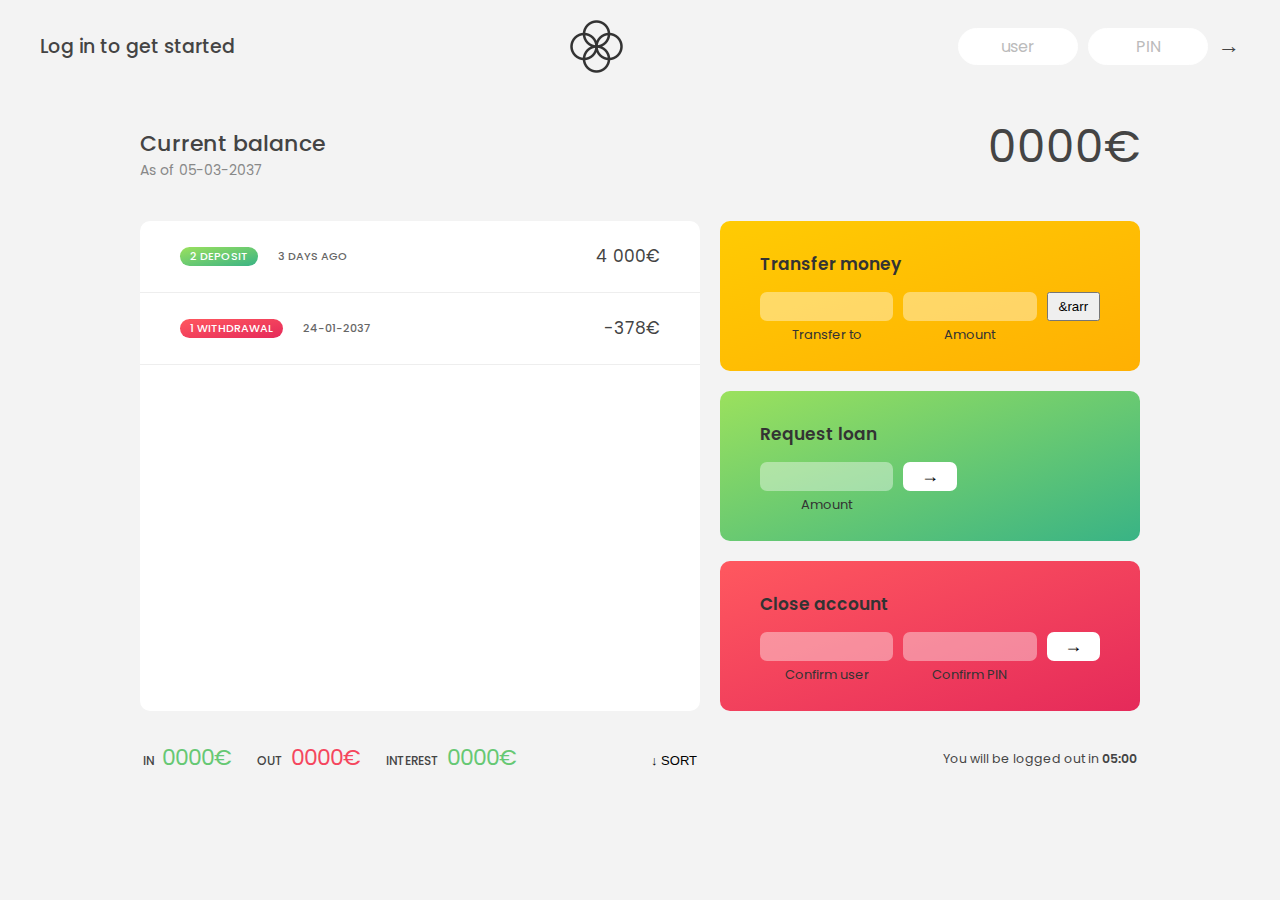
==== Jonas-js-course/myV/Bankits/index.html @ 5b7a1447 "done" ====
<!DOCTYPE html>
<html lang="en">
<head>
    <meta charset="UTF-8">
    <meta name="viewport" content="width=device-width, initial-scale=1.0">
    <link rel="icon" href="./bink.ico">
    <link
    href="https://fonts.googleapis.com/css?family=Poppins:400,500,600&display=swap"
    rel="stylesheet"
    />
    
    <link rel="stylesheet" href="./style.css">

    <title>Bankist</title>
</head>
<body>
    <nav>
        <p class="welcome">
            Log in to get started
        </p>
        <img src="logo.png" alt="Logo" class="logo">
        <form class="login">
            <input 
                type="text" 
                placeholder="user" 
                class="login__input login__input--user" 
            />

            <input 
                type="password" 
                placeholder="PIN"
                maxlength="4"
                class="login__input login__input--pin" 
            />
            <button class="login__btn">&rarr;</button>
        </form>
    </nav>
    

    <main class="app">

        <div class="balance">
            <div>
                <p class="balance__label">Current balance</p>
                <p class="balance__date">
                    As of <span class="date">05-03-2037</span>
                </p>
            </div>
            <p class="balance__value">0000€</p>
        </div>

        <div class="movements">
            <div class="movements__row">
                <div class="movements__type movements__type--deposit">2 deposit</div>
                <div class="movements__date">3 days ago</div>
                <div class="movements__value">4 000€</div>
            </div>
            <div class="movements__row">
                <div class="movements__type movements__type--withdrawal">1 withdrawal</div>
                <div class="movements__date">24-01-2037</div>
                <div class="movements__value">-378€</div>
            </div>
        </div>

        <div class="summary">
            <p class="summary__label">In</p>
            <p class="summary__value summary__value--in">0000€</p>
            <p class="summary__label">Out</p>
            <p class="summary__value summary__value--out">0000€</p>
            <p class="summary__label">Interest</p>
            <p class="summary__value summary__value--interest">0000€</p>
            <button class="btn--sort">&downarrow; SORT</button>
        </div>

        <div class="operation operation--transfer">
            <h2>Transfer money</h2>
            <form class="form form--transfer">
                <input class="form__input form__input--to" type="text" />
                <input class="form__input form__input--amount" type="number" />
                <button class="from__btn form__btn--transfer">&rarr</button>
                <label class="form__label">Transfer to</label>
                <label class="form__label">Amount</label>
            </form>
        </div>

        <div class="operation operation--loan">
            <h2>Request loan</h2>
            <form class="form form--loan">
                <input type="number" class="form__input form__input--loan-amount" />
                <button class="form__btn form__btn--loan">&rarr;</button>
                <label class="form__label form__label--loan">Amount</label>
            </form>
        </div>

        <div class="operation operation--close">
            <h2>Close account</h2>
            <form class="form form--close">
                <input type="text" class="form__input form__input--user" />
                <input 
                 type="password"
                 maxlength="6"
                 class="form__input form__input--pin"
                 />
                 <button class="form__btn form__btn--close">&rarr;</button>
                 <label class="form__label">Confirm user</label>
                 <label class="form__label">Confirm PIN</label>
            </form>
        </div>

        <p class="logout-timer">
            You will be logged out in <span class="timer">05:00</span>
        </p>
    </main>

    <script src="script.js"></script>
</body>
</html>
---- Jonas-js-course/myV/Bankits/style.css ----
* {
  margin: 0;
  padding: 0;
  box-sizing: inherit;
}

html {
  font-size: 62.5%;
  box-sizing: border-box;
}

body {
  font-family: "Poppins", sans-serif;
  color: #444;
  background-color: #f3f3f3;
  width: 100vw;
  height: 100vh;
  padding: 2rem;
}

nav {
  display: flex;
  justify-content: space-between;
  align-items: center;
  padding: 0 2rem;
}
nav .welcome {
  font-size: 1.9rem;
  font-weight: 500;
}
nav .logo {
  height: 5.25rem;
}
nav .login {
  display: flex;
}
nav .login .login__input {
  border: none;
  padding: 0.5rem 2rem;
  font-size: 1.6rem;
  font-family: inherit;
  text-align: center;
  width: 12rem;
  border-radius: 10rem;
  margin-right: 1rem;
  color: inherit;
  border: 1px solid #fff;
  transition: all 0.3;
}
nav .login .login__input:focus {
  outline: none;
  border: 1px solid #ccc;
}
nav .login .login__input::-moz-placeholder {
  color: #bbb;
}
nav .login .login__input::placeholder {
  color: #bbb;
}
nav .login .login__btn {
  border: none;
  background: transparent;
  font-size: 2.2rem;
  color: inherit;
  cursor: pointer;
  transition: all 0.3s;
}
nav .login .login__btn:hover, nav .login .login__btn:focus {
  outline: none;
  color: #777;
}

.app {
  position: relative;
  max-width: 100rem;
  margin: 4rem auto;
  display: grid;
  grid-template-columns: 4fr 3fr;
  grid-template-rows: auto repeat(3, 15rem) auto;
  gap: 2rem;
  opacity: 1;
  transition: all 1s;
}
.app .balance {
  grid-column: 1/span 2;
  display: flex;
  align-items: flex-end;
  justify-content: space-between;
  margin-bottom: 2rem;
}
.app .balance .balance__label {
  font-size: 2.2rem;
  font-weight: 500;
  margin-bottom: -0.2;
}
.app .balance .balance__date {
  font-size: 1.4rem;
  color: #888;
}
.app .balance .balance__value {
  font-size: 4.5rem;
  font-weight: 400;
}
.app .movements {
  grid-row: 2/span 3;
  background-color: #fff;
  border-radius: 1rem;
  overflow: scroll;
}
.app .movements .movements__row {
  padding: 2.25rem 4rem;
  display: flex;
  align-items: center;
  border-bottom: 1px solid #eee;
}
.app .movements .movements__row .movements__type {
  font-size: 1.1rem;
  text-transform: uppercase;
  font-weight: 500;
  color: #fff;
  padding: 0.1rem 1rem;
  border-radius: 10rem;
  margin-right: 2rem;
}
.app .movements .movements__row .movements__date {
  font-size: 1.1rem;
  text-transform: uppercase;
  font-weight: 500;
  color: #666;
}
.app .movements .movements__row .movements__type--deposit {
  background-image: linear-gradient(to top left, #39b385, #9be15d);
}
.app .movements .movements__row .movements__type--withdrawal {
  background-image: linear-gradient(to top left, #e52a5a, #ff585f);
}
.app .movements .movements__row .movements__value {
  font-size: 1.7rem;
  margin-left: auto;
}
.app .summary {
  grid-row: 5/6;
  display: flex;
  align-items: baseline;
  padding: 0 0.3rem;
  margin-top: 1rem;
}
.app .summary .summary__label {
  font-size: 1.2rem;
  font-weight: 500;
  text-transform: uppercase;
  margin-right: 0.8rem;
}
.app .summary .summary__value {
  font-size: 2.2rem;
  margin-right: 2.5rem;
}
.app .summary .summary__value--in, .app .summary .summary__value--interest {
  color: #66c873;
}
.app .summary .summary__value--out {
  color: #f5465d;
}
.app .summary .btn--sort {
  margin-left: auto;
  border: none;
  background: transparent;
  font-size: 1.3rem;
  font-weight: 500;
  cursor: pointer;
}
.app .operation {
  border-radius: 1rem;
  padding: 3rem 4rem;
  color: #333;
}
.app .operation.operation--transfer {
  background-image: linear-gradient(to top left, #ffb003, #ffcb03);
}
.app .operation.operation--loan {
  background-image: linear-gradient(to top left, #39b385, #9be15d);
}
.app .operation.operation--close {
  background-image: linear-gradient(to top left, #e52a5a, #ff585f);
}
.app .operation h2 {
  margin-bottom: 1.5rem;
  font-size: 1.7rem;
  font-weight: 600;
  color: #333;
}
.app .operation .form {
  display: grid;
  grid-template-columns: 2.5fr 2.5fr 1fr;
  grid-template-rows: auto auto;
  gap: 0.4rem 1rem;
}
.app .operation .form.form--loan {
  grid-template-columns: 2.5fr 1fr 2.5fr;
}
.app .operation .form .form__label--loan {
  grid-row: 2;
}
.app .operation .form .form__input {
  width: 100%;
  border: none;
  background-color: rgba(255, 255, 255, 0.4);
  font-family: inherit;
  font-size: 1.5rem;
  text-align: center;
  color: #333;
  padding: 0.3rem 1rem;
  border-radius: 0.7rem;
  transition: all 0.3s;
}
.app .operation .form .form__input:focus {
  outline: none;
  background-color: rgba(255, 255, 255, 0.6);
}
.app .operation .form .form__label {
  font-size: 1.3rem;
  text-align: center;
}
.app .operation .form .form__btn {
  border: none;
  border-radius: 0.7rem;
  font-size: 1.8rem;
  background-color: #fff;
  cursor: pointer;
  transition: all 0.3s;
}
.app .operation .form .form__btn:focus {
  outline: none;
  background-color: rgba(255, 255, 255, 0.8);
}
.app .logout-timer {
  padding: 0 0.3rem;
  margin-top: 1.9rem;
  text-align: right;
  font-size: 1.25rem;
}
.app .timer {
  font-weight: 600;
}/*# sourceMappingURL=style.css.map */
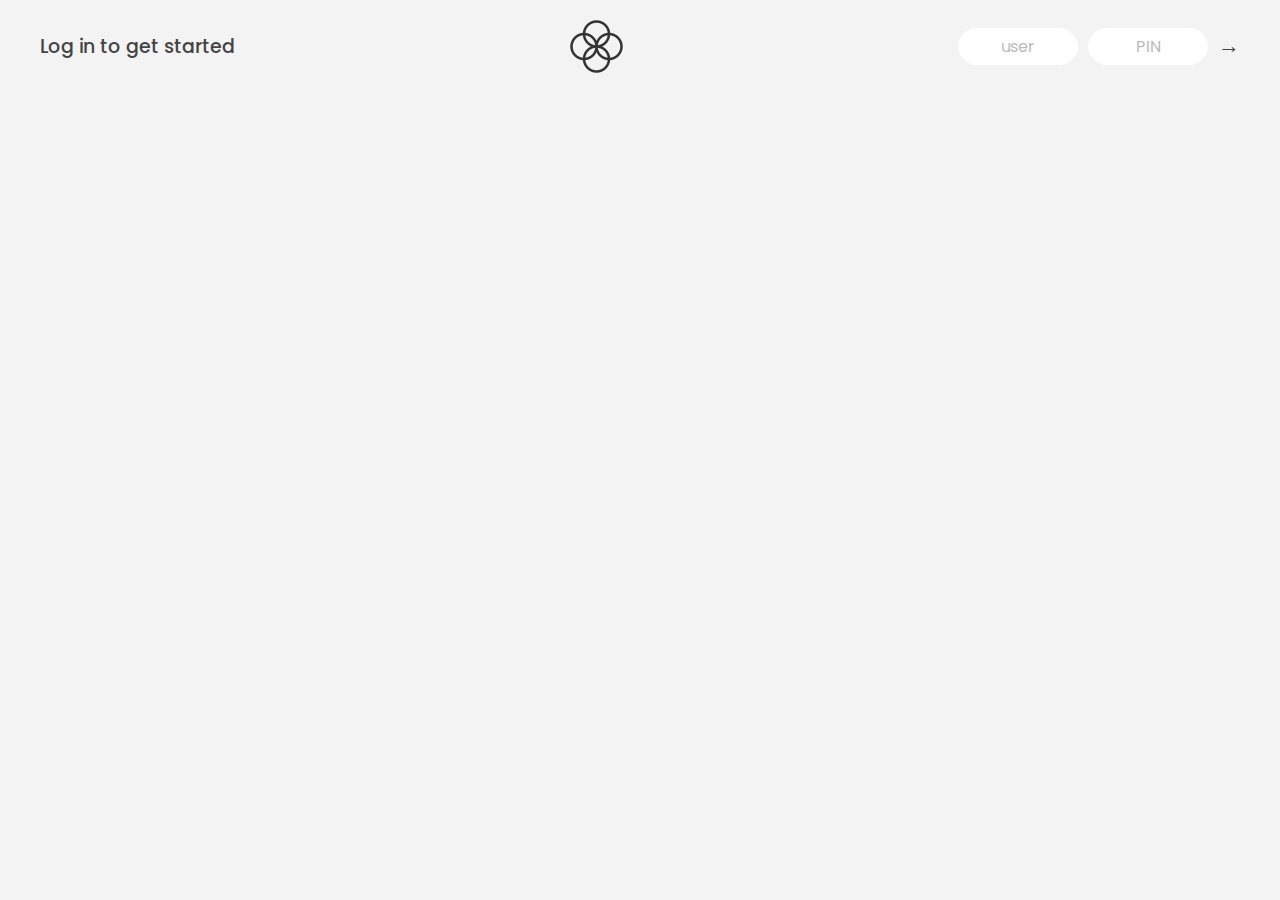
==== commit f682f3d2: "step-2" ====
--- a/Jonas-js-course/myV/Bankits/index.html
+++ b/Jonas-js-course/myV/Bankits/index.html
@@ -77,7 +77,7 @@
             <form class="form form--transfer">
                 <input class="form__input form__input--to" type="text" />
                 <input class="form__input form__input--amount" type="number" />
-                <button class="from__btn form__btn--transfer">&rarr</button>
+                <button class="form__btn form__btn--transfer">&rarr;</button>
                 <label class="form__label">Transfer to</label>
                 <label class="form__label">Amount</label>
             </form>
--- a/Jonas-js-course/myV/Bankits/style.css
+++ b/Jonas-js-course/myV/Bankits/style.css
@@ -78,7 +78,7 @@
   grid-template-columns: 4fr 3fr;
   grid-template-rows: auto repeat(3, 15rem) auto;
   gap: 2rem;
-  opacity: 1;
+  opacity: 0;
   transition: all 1s;
 }
 .app .balance {
